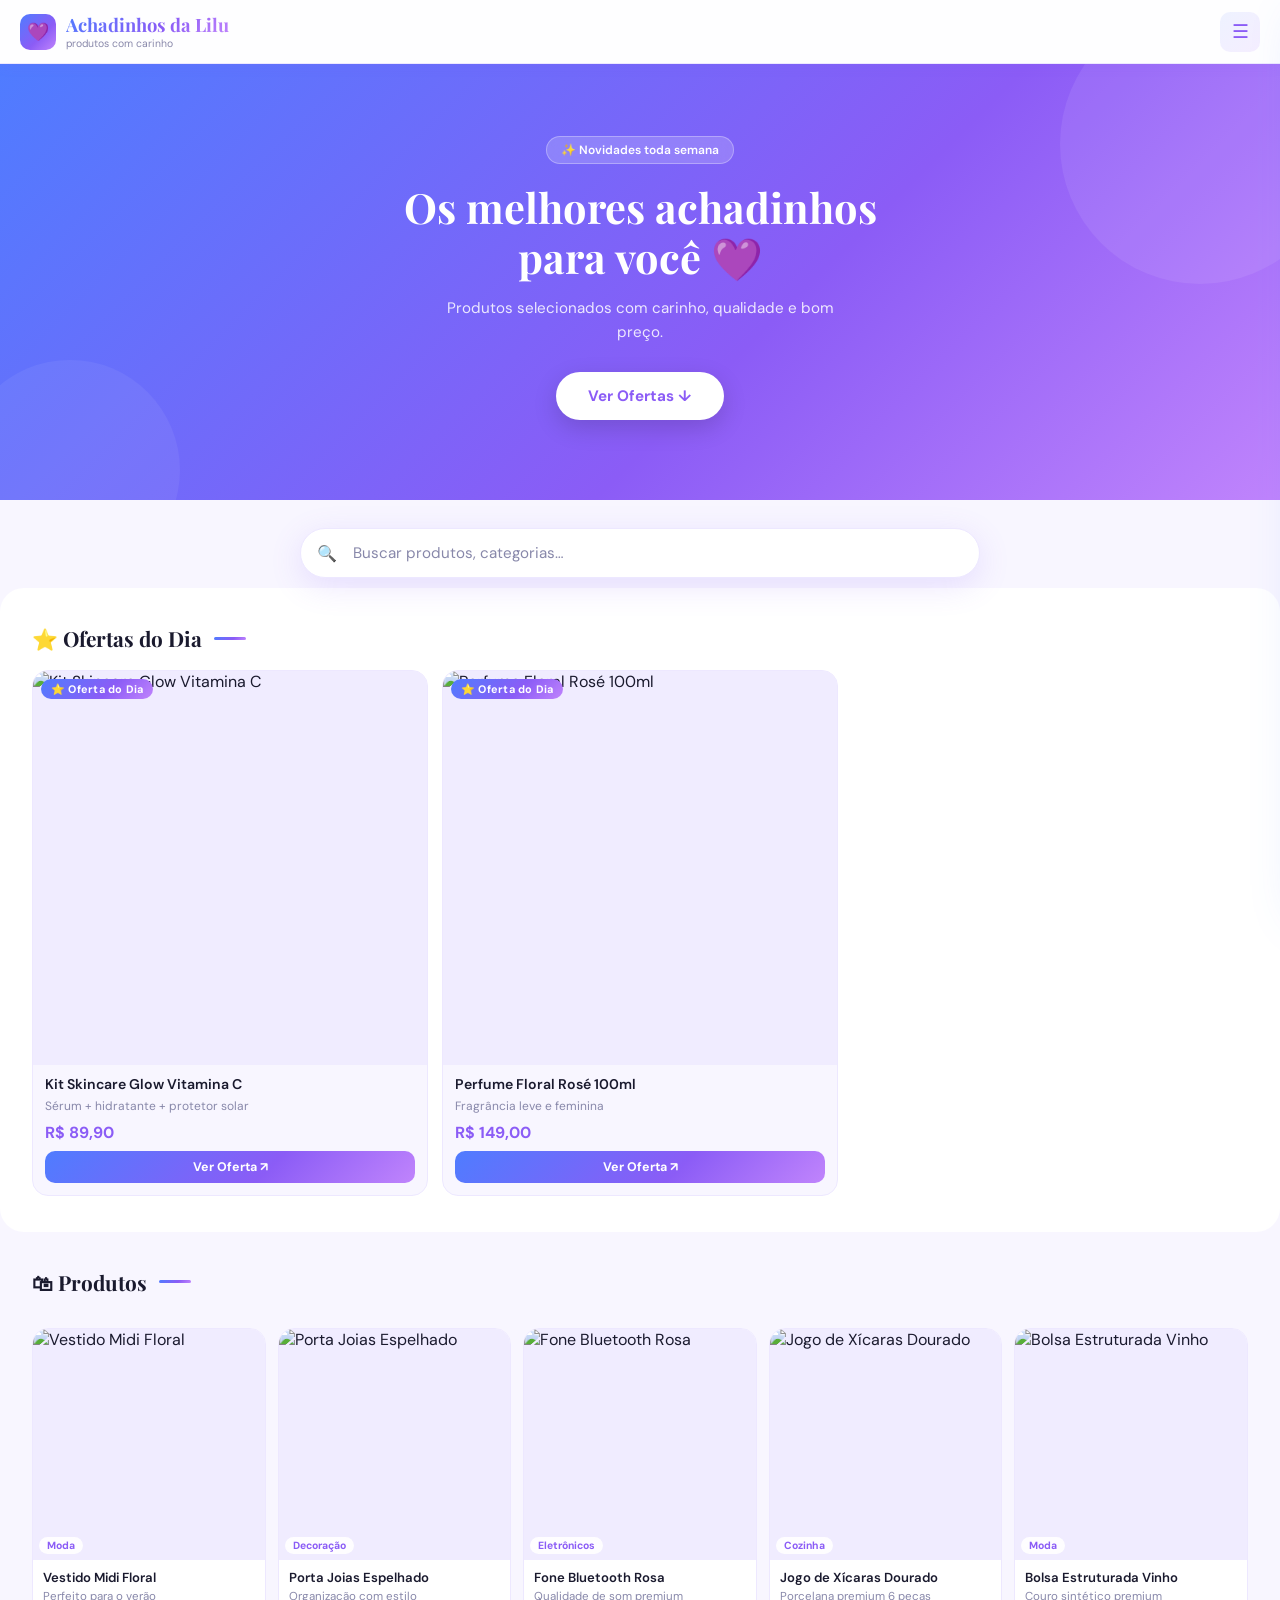
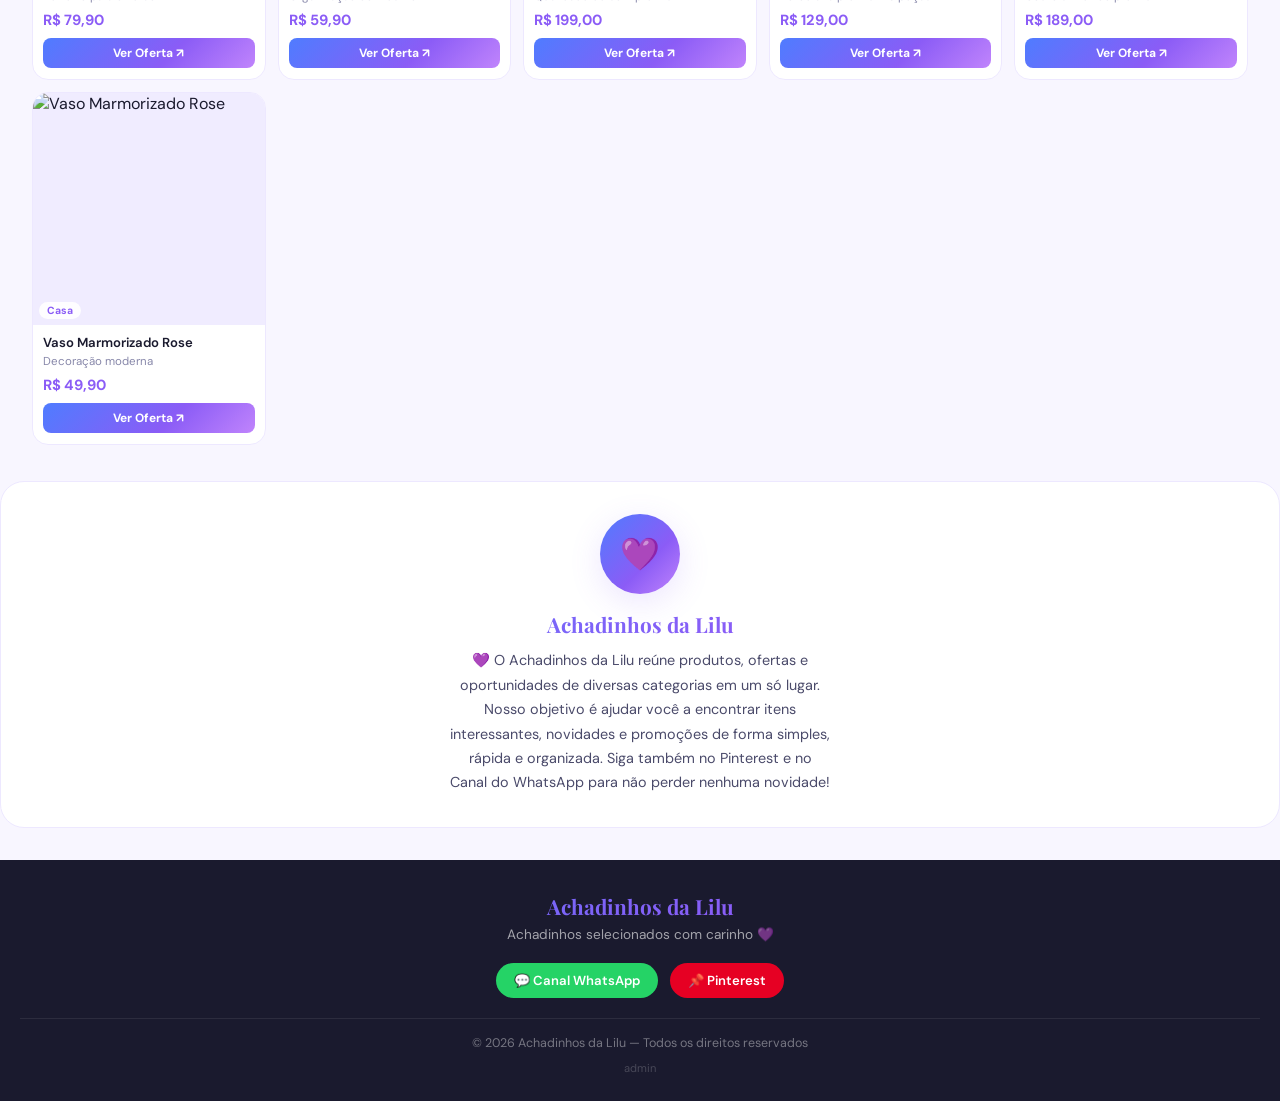
==== index.html @ 02a3b454 "Add files via upload" ====
<!DOCTYPE html>
<html lang="pt-BR">
<head>
  <meta charset="UTF-8">
  <meta name="viewport" content="width=device-width, initial-scale=1.0">
  <title>Achadinhos da Lilu — Produtos Selecionados com Carinho 💜</title>

  <!-- SEO Meta -->
  <meta name="description" content="Achadinhos da Lilu — produtos selecionados com carinho, qualidade e bom preço. Beleza, moda, casa, eletrônicos e muito mais!">
  <meta name="keywords" content="achadinhos, produtos baratos, ofertas, afiliados, beleza, moda, casa, decoração">
  <meta name="author" content="Achadinhos da Lilu">
  <meta name="robots" content="index, follow">

  <!-- Open Graph / Pinterest -->
  <meta property="og:type" content="website">
  <meta property="og:title" content="Achadinhos da Lilu 💜">
  <meta property="og:description" content="Os melhores achadinhos para você! Produtos selecionados com carinho, qualidade e bom preço.">
  <meta property="og:image" content="https://images.unsplash.com/photo-1556228453-efd6c1ff04f6?w=800&q=80">
  <meta property="og:url" content="">
  <meta property="og:site_name" content="Achadinhos da Lilu">
  <meta name="pinterest-rich-pin" content="true">

  <!-- Twitter Card -->
  <meta name="twitter:card" content="summary_large_image">
  <meta name="twitter:title" content="Achadinhos da Lilu 💜">
  <meta name="twitter:description" content="Produtos selecionados com carinho, qualidade e bom preço.">

  <!-- Favicon -->
  <link rel="icon" href="data:image/svg+xml,<svg xmlns='http://www.w3.org/2000/svg' viewBox='0 0 100 100'><text y='.9em' font-size='90'>💜</text></svg>">

  <!-- Fonts & CSS -->
  <link rel="preconnect" href="https://fonts.googleapis.com">
  <link rel="preconnect" href="https://fonts.gstatic.com" crossorigin>
  <link rel="stylesheet" href="style.css">
</head>
<body>

  <!-- ── HEADER ─────────────────────────────────────────── -->
  <header id="header">
    <div class="logo">
      <div class="logo-icon">💜</div>
      <div>
        <span class="logo-text">Achadinhos da Lilu</span>
        <span class="logo-sub">produtos com carinho</span>
      </div>
    </div>
    <button class="menu-btn" id="menu-btn" aria-label="Abrir menu">☰</button>
  </header>

  <!-- ── OVERLAY ────────────────────────────────────────── -->
  <div id="overlay"></div>

  <!-- ── SIDE MENU ──────────────────────────────────────── -->
  <nav id="side-menu" role="navigation" aria-label="Menu principal">
    <div class="menu-header">
      <button class="menu-close" id="menu-close" aria-label="Fechar menu">✕</button>
      <div class="menu-logo">
        💜 Achadinhos da Lilu
        <span>produtos com carinho</span>
      </div>
    </div>

    <div class="menu-nav">
      <a href="#" id="nav-inicio"><span class="nav-icon">🏠</span> Início</a>
      <a href="#" id="nav-cats"><span class="nav-icon">🗂</span> Categorias</a>
      <a href="#" id="nav-ofertas"><span class="nav-icon">⭐</span> Ofertas do Dia</a>
      <a href="https://whatsapp.com/channel/0029Vb8CVP9JP217DRAExy35" target="_blank" rel="noopener"><span class="nav-icon">💬</span> Canal WhatsApp</a>
      <a href="https://pin.it/4AqohtkwV" target="_blank" rel="noopener"><span class="nav-icon">📌</span> Pinterest</a>
      <a href="#" id="nav-sobre"><span class="nav-icon">💜</span> Sobre</a>
    </div>

    <div class="menu-cats">
      <div class="menu-cats-title">Filtrar por Categoria</div>
      <div class="cat-chips">
        <span class="cat-chip" data-cat="Beleza">💄 Beleza</span>
        <span class="cat-chip" data-cat="Perfumes">🌸 Perfumes</span>
        <span class="cat-chip" data-cat="Moda">👗 Moda</span>
        <span class="cat-chip" data-cat="Casa">🏡 Casa</span>
        <span class="cat-chip" data-cat="Cozinha">🍳 Cozinha</span>
        <span class="cat-chip" data-cat="Eletrônicos">📱 Eletrônicos</span>
        <span class="cat-chip" data-cat="Decoração">🖼 Decoração</span>
        <span class="cat-chip" data-cat="Utilidades">🧰 Utilidades</span>
        <span class="cat-chip" data-cat="Presentes">🎁 Presentes</span>
        <span class="cat-chip" data-cat="Promoções">🔥 Promoções</span>
      </div>
    </div>

    <div class="menu-footer">
      <div class="menu-social">
        <a class="social-btn social-wa" href="https://whatsapp.com/channel/0029Vb8CVP9JP217DRAExy35" target="_blank" rel="noopener">💬 WhatsApp</a>
        <a class="social-btn social-pt" href="https://pin.it/4AqohtkwV" target="_blank" rel="noopener">📌 Pinterest</a>
      </div>
    </div>
  </nav>

  <!-- ── MAIN ───────────────────────────────────────────── -->
  <main id="main">

    <!-- Hero Banner -->
    <section id="hero">
      <div class="hero-badge">✨ Novidades toda semana</div>
      <h1 class="hero-title">Os melhores achadinhos<br>para você 💜</h1>
      <p class="hero-sub">Produtos selecionados com carinho, qualidade e bom preço.</p>
      <button class="hero-btn" id="hero-btn">Ver Ofertas ↓</button>
    </section>

    <!-- Search -->
    <div id="search-section">
      <div class="search-wrap">
        <span class="search-icon">🔍</span>
        <input type="search" id="search-input" placeholder="Buscar produtos, categorias…" autocomplete="off">
        <button class="search-clear" id="search-clear" aria-label="Limpar busca">✕</button>
      </div>
    </div>

    <!-- Offers of the Day -->
    <section class="section" id="offers-section">
      <div class="section-header">
        <h2 class="section-title">⭐ Ofertas do Dia</h2>
      </div>
      <div class="offers-grid" id="offers-grid"></div>
    </section>

    <!-- All Products -->
    <section class="section" id="products-section">
      <div class="section-header">
        <h2 class="section-title">🛍 Produtos</h2>
      </div>
      <div id="filter-bar" class="active-filter-bar"></div>
      <div class="products-grid" id="products-grid"></div>
    </section>

    <!-- About -->
    <section class="section" id="about-section">
      <div class="about-avatar">💜</div>
      <h2 class="about-title">Achadinhos da Lilu</h2>
      <p class="about-text">
        💜 O Achadinhos da Lilu reúne produtos, ofertas e oportunidades de diversas categorias em um só lugar. 
        Nosso objetivo é ajudar você a encontrar itens interessantes, novidades e promoções de forma simples, 
        rápida e organizada. Siga também no Pinterest e no Canal do WhatsApp para não perder nenhuma novidade!
      </p>
    </section>

  </main>

  <!-- ── FOOTER ──────────────────────────────────────────── -->
  <footer>
    <div class="footer-logo">Achadinhos da Lilu</div>
    <p class="footer-tagline">Achadinhos selecionados com carinho 💜</p>
    <div class="footer-links">
      <a class="footer-link footer-link-wa" href="https://whatsapp.com/channel/0029Vb8CVP9JP217DRAExy35" target="_blank" rel="noopener">
        💬 Canal WhatsApp
      </a>
      <a class="footer-link footer-link-pt" href="https://pin.it/4AqohtkwV" target="_blank" rel="noopener">
        📌 Pinterest
      </a>
    </div>
    <p class="footer-copy">© 2026 Achadinhos da Lilu — Todos os direitos reservados</p>
    <a href="admin.html" class="admin-tiny">admin</a>
  </footer>

  <!-- Toast -->
  <div id="toast"></div>

  <script src="script.js"></script>
</body>
</html>
---- style.css ----
/* ============================================================
   ACHADINHOS DA LILU — style.css
   Premium Affiliate Catalog
   ============================================================ */

@import url('https://fonts.googleapis.com/css2?family=Playfair+Display:ital,wght@0,400;0,600;0,700;1,400&family=DM+Sans:wght@300;400;500;600&display=swap');

/* ── CSS Variables ───────────────────────────────────────── */
:root {
  --blue:    #4F7CFF;
  --purple:  #8B5CF6;
  --lilac:   #C084FC;
  --white:   #FFFFFF;
  --soft-bg: #F8F6FF;
  --card-bg: #FFFFFF;
  --text-dark:  #1a1a2e;
  --text-mid:   #4a4a6a;
  --text-light: #8888aa;
  --border:     #ede8ff;
  --shadow-sm:  0 2px 12px rgba(139,92,246,.10);
  --shadow-md:  0 8px 32px rgba(139,92,246,.16);
  --shadow-lg:  0 16px 48px rgba(79,124,255,.18);
  --radius-sm:  10px;
  --radius-md:  16px;
  --radius-lg:  24px;
  --grad-main:  linear-gradient(135deg, var(--blue) 0%, var(--purple) 60%, var(--lilac) 100%);
  --grad-soft:  linear-gradient(135deg, #eef2ff 0%, #f5eeff 100%);
  --header-h:   64px;
  --transition: .25s cubic-bezier(.4,0,.2,1);
}

/* ── Reset & Base ────────────────────────────────────────── */
*, *::before, *::after { box-sizing: border-box; margin: 0; padding: 0; }
html { scroll-behavior: smooth; }
body {
  font-family: 'DM Sans', sans-serif;
  background: var(--soft-bg);
  color: var(--text-dark);
  min-height: 100vh;
  -webkit-font-smoothing: antialiased;
}
img { display: block; max-width: 100%; }
a { text-decoration: none; color: inherit; }
button { cursor: pointer; font-family: inherit; border: none; }

/* ── Scrollbar ───────────────────────────────────────────── */
::-webkit-scrollbar { width: 6px; }
::-webkit-scrollbar-track { background: var(--soft-bg); }
::-webkit-scrollbar-thumb { background: var(--lilac); border-radius: 99px; }

/* ── HEADER ─────────────────────────────────────────────── */
#header {
  position: fixed; top: 0; left: 0; right: 0; z-index: 1000;
  height: var(--header-h);
  background: rgba(255,255,255,.85);
  backdrop-filter: blur(18px);
  border-bottom: 1px solid var(--border);
  display: flex; align-items: center; justify-content: space-between;
  padding: 0 20px;
  box-shadow: var(--shadow-sm);
  transition: background var(--transition);
}
.logo {
  display: flex; align-items: center; gap: 10px;
}
.logo-icon {
  width: 36px; height: 36px;
  background: var(--grad-main);
  border-radius: 10px;
  display: flex; align-items: center; justify-content: center;
  font-size: 18px;
}
.logo-text {
  font-family: 'Playfair Display', serif;
  font-size: 1.15rem;
  font-weight: 700;
  background: var(--grad-main);
  -webkit-background-clip: text;
  -webkit-text-fill-color: transparent;
  background-clip: text;
  line-height: 1.2;
}
.logo-sub {
  font-size: .65rem;
  color: var(--text-light);
  font-weight: 400;
  display: block;
  -webkit-text-fill-color: var(--text-light);
}
.menu-btn {
  width: 40px; height: 40px;
  background: var(--grad-soft);
  border-radius: var(--radius-sm);
  display: flex; align-items: center; justify-content: center;
  font-size: 1.2rem;
  color: var(--purple);
  transition: transform var(--transition), box-shadow var(--transition);
}
.menu-btn:hover { transform: scale(1.08); box-shadow: var(--shadow-sm); }

/* ── SIDE MENU OVERLAY ───────────────────────────────────── */
#overlay {
  position: fixed; inset: 0; z-index: 1100;
  background: rgba(26,26,46,.45);
  backdrop-filter: blur(4px);
  opacity: 0; pointer-events: none;
  transition: opacity var(--transition);
}
#overlay.open { opacity: 1; pointer-events: all; }

#side-menu {
  position: fixed; top: 0; right: -320px; bottom: 0; z-index: 1200;
  width: 300px;
  background: #fff;
  box-shadow: var(--shadow-lg);
  transition: right .35s cubic-bezier(.4,0,.2,1);
  display: flex; flex-direction: column;
  padding: 0;
  overflow: hidden;
}
#side-menu.open { right: 0; }

.menu-header {
  background: var(--grad-main);
  padding: 28px 24px 20px;
  position: relative;
}
.menu-close {
  position: absolute; top: 16px; right: 16px;
  width: 32px; height: 32px;
  background: rgba(255,255,255,.25);
  border-radius: 8px;
  display: flex; align-items: center; justify-content: center;
  color: #fff; font-size: 1rem;
  transition: background var(--transition);
}
.menu-close:hover { background: rgba(255,255,255,.4); }
.menu-logo {
  font-family: 'Playfair Display', serif;
  color: #fff; font-size: 1.2rem; font-weight: 700;
}
.menu-logo span { display: block; font-size: .75rem; opacity: .8; font-family: 'DM Sans', sans-serif; font-weight: 300; margin-top: 2px; }

.menu-nav { flex: 1; overflow-y: auto; padding: 12px 0; }
.menu-nav a {
  display: flex; align-items: center; gap: 14px;
  padding: 14px 24px;
  font-size: .95rem; font-weight: 500;
  color: var(--text-dark);
  transition: background var(--transition), color var(--transition);
  position: relative;
}
.menu-nav a::before {
  content: '';
  position: absolute; left: 0; top: 50%; transform: translateY(-50%);
  width: 3px; height: 0; background: var(--grad-main);
  border-radius: 0 4px 4px 0;
  transition: height var(--transition);
}
.menu-nav a:hover::before { height: 60%; }
.menu-nav a:hover { background: var(--grad-soft); color: var(--purple); }
.menu-nav a .nav-icon { font-size: 1.1rem; width: 20px; text-align: center; }

.menu-cats { padding: 0 24px 8px; }
.menu-cats-title { font-size: .7rem; text-transform: uppercase; letter-spacing: .12em; color: var(--text-light); font-weight: 600; padding: 12px 0 8px; }
.cat-chips { display: flex; flex-wrap: wrap; gap: 6px; }
.cat-chip {
  padding: 5px 12px;
  background: var(--grad-soft);
  border-radius: 99px;
  font-size: .78rem; font-weight: 500; color: var(--purple);
  cursor: pointer;
  transition: background var(--transition), transform var(--transition);
  border: 1px solid transparent;
}
.cat-chip:hover, .cat-chip.active {
  background: var(--grad-main); color: #fff;
  transform: translateY(-1px);
}
.menu-footer { padding: 16px 24px; border-top: 1px solid var(--border); }
.menu-social { display: flex; gap: 10px; }
.social-btn {
  flex: 1; display: flex; align-items: center; justify-content: center; gap: 6px;
  padding: 10px;
  border-radius: var(--radius-sm);
  font-size: .8rem; font-weight: 600;
  transition: opacity var(--transition), transform var(--transition);
}
.social-btn:hover { opacity: .85; transform: translateY(-2px); }
.social-wa { background: #25d366; color: #fff; }
.social-pt { background: #e60023; color: #fff; }

/* ── MAIN CONTENT ────────────────────────────────────────── */
#main { margin-top: var(--header-h); }

/* ── HERO BANNER ─────────────────────────────────────────── */
#hero {
  background: var(--grad-main);
  padding: 52px 24px 60px;
  text-align: center;
  position: relative;
  overflow: hidden;
}
#hero::before {
  content: '';
  position: absolute; top: -60px; right: -60px;
  width: 280px; height: 280px;
  background: rgba(255,255,255,.08);
  border-radius: 50%;
}
#hero::after {
  content: '';
  position: absolute; bottom: -80px; left: -40px;
  width: 220px; height: 220px;
  background: rgba(255,255,255,.06);
  border-radius: 50%;
}
.hero-badge {
  display: inline-flex; align-items: center; gap: 6px;
  background: rgba(255,255,255,.18);
  border: 1px solid rgba(255,255,255,.3);
  border-radius: 99px;
  padding: 5px 14px;
  font-size: .75rem; font-weight: 600; color: #fff;
  margin-bottom: 18px;
  backdrop-filter: blur(8px);
}
.hero-title {
  font-family: 'Playfair Display', serif;
  font-size: clamp(1.7rem, 6vw, 2.6rem);
  font-weight: 700; color: #fff;
  line-height: 1.2; margin-bottom: 14px;
}
.hero-sub {
  font-size: .95rem; color: rgba(255,255,255,.85);
  max-width: 400px; margin: 0 auto 28px;
  line-height: 1.6;
}
.hero-btn {
  display: inline-flex; align-items: center; gap: 8px;
  background: #fff;
  color: var(--purple);
  font-weight: 700; font-size: .95rem;
  padding: 14px 32px;
  border-radius: 99px;
  box-shadow: 0 8px 24px rgba(0,0,0,.15);
  transition: transform var(--transition), box-shadow var(--transition);
}
.hero-btn:hover { transform: translateY(-3px); box-shadow: 0 14px 36px rgba(0,0,0,.2); }

/* ── SEARCH BAR ──────────────────────────────────────────── */
#search-section {
  padding: 24px 16px 8px;
  max-width: 680px;
  margin: 0 auto;
}
.search-wrap {
  position: relative;
  background: #fff;
  border-radius: 99px;
  box-shadow: var(--shadow-md);
  display: flex; align-items: center;
  border: 1.5px solid var(--border);
  transition: border-color var(--transition), box-shadow var(--transition);
}
.search-wrap:focus-within {
  border-color: var(--purple);
  box-shadow: 0 0 0 4px rgba(139,92,246,.12), var(--shadow-md);
}
.search-icon {
  padding: 0 16px;
  color: var(--text-light);
  font-size: 1rem;
  pointer-events: none;
}
#search-input {
  flex: 1; border: none; background: transparent;
  font-family: 'DM Sans', sans-serif;
  font-size: .95rem; color: var(--text-dark);
  padding: 14px 0;
  outline: none;
}
#search-input::placeholder { color: var(--text-light); }
.search-clear {
  padding: 0 16px;
  color: var(--text-light);
  font-size: .85rem;
  background: none;
  display: none;
  transition: color var(--transition);
}
.search-clear.visible { display: flex; }
.search-clear:hover { color: var(--purple); }

/* ── SECTION LAYOUT ──────────────────────────────────────── */
.section { padding: 28px 16px; }
.section-header {
  display: flex; align-items: center; justify-content: space-between;
  margin-bottom: 18px;
}
.section-title {
  font-family: 'Playfair Display', serif;
  font-size: 1.3rem; font-weight: 700;
  color: var(--text-dark);
  display: flex; align-items: center; gap: 8px;
}
.section-title::after {
  content: '';
  display: block; width: 32px; height: 3px;
  background: var(--grad-main);
  border-radius: 99px;
  margin-left: 4px;
}
.section-link {
  font-size: .82rem; font-weight: 600; color: var(--purple);
  background: var(--grad-soft);
  padding: 5px 12px; border-radius: 99px;
  transition: background var(--transition);
}
.section-link:hover { background: rgba(139,92,246,.15); }

/* ── OFFERS OF THE DAY ───────────────────────────────────── */
#offers-section { background: #fff; border-radius: var(--radius-lg); margin: 8px 8px 0; }
.offers-grid {
  display: grid;
  grid-template-columns: repeat(2, 1fr);
  gap: 14px;
}
.offer-card {
  background: var(--soft-bg);
  border-radius: var(--radius-md);
  overflow: hidden;
  border: 1.5px solid var(--border);
  position: relative;
  cursor: pointer;
  transition: transform var(--transition), box-shadow var(--transition);
}
.offer-card:hover { transform: translateY(-4px); box-shadow: var(--shadow-md); }
.offer-badge {
  position: absolute; top: 8px; left: 8px; z-index: 2;
  background: var(--grad-main);
  color: #fff; font-size: .68rem; font-weight: 700;
  padding: 3px 10px; border-radius: 99px;
  letter-spacing: .02em;
}
.offer-img-wrap { aspect-ratio: 1/1; overflow: hidden; background: #f0ecff; }
.offer-img-wrap img, .offer-img-wrap video {
  width: 100%; height: 100%; object-fit: cover;
  transition: transform .4s ease;
}
.offer-card:hover .offer-img-wrap img,
.offer-card:hover .offer-img-wrap video { transform: scale(1.06); }
.offer-info { padding: 10px 12px 12px; }
.offer-name { font-size: .88rem; font-weight: 600; color: var(--text-dark); margin-bottom: 4px; line-height: 1.3; display: -webkit-box; -webkit-line-clamp: 2; -webkit-box-orient: vertical; overflow: hidden; }
.offer-desc { font-size: .75rem; color: var(--text-light); margin-bottom: 8px; display: -webkit-box; -webkit-line-clamp: 1; -webkit-box-orient: vertical; overflow: hidden; }
.offer-price { font-size: 1rem; font-weight: 700; color: var(--purple); margin-bottom: 8px; }
.offer-btn {
  width: 100%;
  background: var(--grad-main);
  color: #fff; font-size: .78rem; font-weight: 700;
  padding: 8px;
  border-radius: var(--radius-sm);
  transition: opacity var(--transition), transform var(--transition);
}
.offer-btn:hover { opacity: .88; transform: translateY(-1px); }

/* ── PRODUCTS GRID ───────────────────────────────────────── */
#products-section { background: var(--soft-bg); }
.active-filter-bar {
  display: flex; align-items: center; gap: 8px;
  margin-bottom: 14px;
  flex-wrap: wrap;
}
.filter-tag {
  display: inline-flex; align-items: center; gap: 6px;
  background: var(--grad-main); color: #fff;
  font-size: .78rem; font-weight: 600;
  padding: 5px 12px; border-radius: 99px;
}
.filter-tag button { background: none; color: rgba(255,255,255,.8); font-size: .85rem; line-height: 1; }
.filter-tag button:hover { color: #fff; }

.products-grid {
  display: grid;
  grid-template-columns: repeat(2, 1fr);
  gap: 12px;
}
.product-card {
  background: var(--card-bg);
  border-radius: var(--radius-md);
  overflow: hidden;
  border: 1px solid var(--border);
  cursor: pointer;
  transition: transform var(--transition), box-shadow var(--transition), border-color var(--transition);
  display: flex; flex-direction: column;
}
.product-card:hover { transform: translateY(-3px); box-shadow: var(--shadow-md); border-color: rgba(139,92,246,.3); }
.product-img-wrap { aspect-ratio: 1/1; overflow: hidden; background: #f0ecff; position: relative; }
.product-img-wrap img, .product-img-wrap video { width: 100%; height: 100%; object-fit: cover; transition: transform .4s ease; }
.product-card:hover .product-img-wrap img,
.product-card:hover .product-img-wrap video { transform: scale(1.06); }
.product-cat-badge {
  position: absolute; bottom: 6px; left: 6px;
  background: rgba(255,255,255,.9);
  color: var(--purple); font-size: .65rem; font-weight: 700;
  padding: 2px 8px; border-radius: 99px;
  backdrop-filter: blur(4px);
}
.product-info { padding: 9px 10px 11px; flex: 1; display: flex; flex-direction: column; }
.product-name { font-size: .82rem; font-weight: 600; color: var(--text-dark); margin-bottom: 3px; line-height: 1.3; display: -webkit-box; -webkit-line-clamp: 2; -webkit-box-orient: vertical; overflow: hidden; }
.product-desc-mini { font-size: .72rem; color: var(--text-light); margin-bottom: 6px; flex: 1; display: -webkit-box; -webkit-line-clamp: 1; -webkit-box-orient: vertical; overflow: hidden; }
.product-price { font-size: .92rem; font-weight: 700; color: var(--purple); margin-bottom: 8px; }
.product-btn {
  width: 100%;
  background: var(--grad-main);
  color: #fff; font-size: .75rem; font-weight: 700;
  padding: 7px;
  border-radius: 8px;
  transition: opacity var(--transition);
}
.product-btn:hover { opacity: .88; }

/* ── EMPTY STATE ─────────────────────────────────────────── */
.empty-state {
  text-align: center; padding: 48px 24px; color: var(--text-light);
  grid-column: 1 / -1;
}
.empty-state .emoji { font-size: 3rem; margin-bottom: 14px; }
.empty-state p { font-size: .95rem; line-height: 1.6; }

/* ── ABOUT SECTION ───────────────────────────────────────── */
#about-section {
  background: #fff;
  margin: 0 8px;
  border-radius: var(--radius-lg);
  padding: 32px 24px;
  text-align: center;
  border: 1px solid var(--border);
}
.about-avatar {
  width: 80px; height: 80px;
  border-radius: 50%;
  background: var(--grad-main);
  display: flex; align-items: center; justify-content: center;
  font-size: 2rem;
  margin: 0 auto 16px;
  box-shadow: var(--shadow-md);
}
.about-title {
  font-family: 'Playfair Display', serif;
  font-size: 1.3rem; font-weight: 700; margin-bottom: 10px;
  background: var(--grad-main);
  -webkit-background-clip: text; -webkit-text-fill-color: transparent; background-clip: text;
}
.about-text { font-size: .9rem; color: var(--text-mid); line-height: 1.7; max-width: 380px; margin: 0 auto; }

/* ── FOOTER ──────────────────────────────────────────────── */
footer {
  background: var(--text-dark);
  color: #fff;
  padding: 32px 20px 24px;
  text-align: center;
  margin-top: 32px;
}
.footer-logo {
  font-family: 'Playfair Display', serif;
  font-size: 1.3rem; font-weight: 700;
  background: var(--grad-main);
  -webkit-background-clip: text; -webkit-text-fill-color: transparent; background-clip: text;
  margin-bottom: 6px;
}
.footer-tagline { font-size: .85rem; color: rgba(255,255,255,.6); margin-bottom: 20px; }
.footer-links { display: flex; justify-content: center; gap: 12px; margin-bottom: 20px; flex-wrap: wrap; }
.footer-link {
  display: inline-flex; align-items: center; gap: 6px;
  padding: 9px 18px;
  border-radius: 99px;
  font-size: .82rem; font-weight: 600;
  transition: opacity var(--transition), transform var(--transition);
}
.footer-link:hover { opacity: .85; transform: translateY(-2px); }
.footer-link-wa { background: #25d366; color: #fff; }
.footer-link-pt { background: #e60023; color: #fff; }
.footer-copy { font-size: .78rem; color: rgba(255,255,255,.4); border-top: 1px solid rgba(255,255,255,.08); padding-top: 16px; }

/* ── TOAST ───────────────────────────────────────────────── */
#toast {
  position: fixed; bottom: 24px; left: 50%; transform: translateX(-50%) translateY(20px);
  background: var(--text-dark); color: #fff;
  font-size: .85rem; font-weight: 500;
  padding: 10px 22px; border-radius: 99px;
  box-shadow: var(--shadow-lg);
  opacity: 0; pointer-events: none;
  transition: opacity .3s, transform .3s;
  z-index: 9999; white-space: nowrap;
}
#toast.show { opacity: 1; transform: translateX(-50%) translateY(0); }

/* ── RESPONSIVE ──────────────────────────────────────────── */
@media (min-width: 480px) {
  .offers-grid  { grid-template-columns: repeat(2, 1fr); }
  .products-grid { grid-template-columns: repeat(2, 1fr); }
}
@media (min-width: 640px) {
  .offers-grid  { grid-template-columns: repeat(3, 1fr); }
  .products-grid { grid-template-columns: repeat(3, 1fr); }
}
@media (min-width: 900px) {
  .section { padding: 36px 32px; }
  #offers-section, #about-section { margin: 0 16px; }
  .products-grid { grid-template-columns: repeat(4, 1fr); }
  .offers-grid  { grid-template-columns: repeat(3, 1fr); }
  #hero { padding: 72px 32px 80px; }
}
@media (min-width: 1200px) {
  .products-grid { grid-template-columns: repeat(5, 1fr); }
  #search-section { padding: 28px 0 10px; }
  .section { max-width: 1280px; margin: 0 auto; }
  #offers-section, #about-section { max-width: 1280px; margin: 0 auto; }
}

/* ── ADMIN LINK (tiny) ───────────────────────────────────── */
.admin-tiny {
  display: block; text-align: center;
  font-size: .7rem; color: rgba(255,255,255,.2);
  margin-top: 10px; padding-bottom: 2px;
}
.admin-tiny:hover { color: rgba(255,255,255,.5); }

/* ── Animations ──────────────────────────────────────────── */
@keyframes fadeInUp {
  from { opacity: 0; transform: translateY(16px); }
  to   { opacity: 1; transform: translateY(0); }
}
.product-card, .offer-card {
  animation: fadeInUp .35s ease both;
}
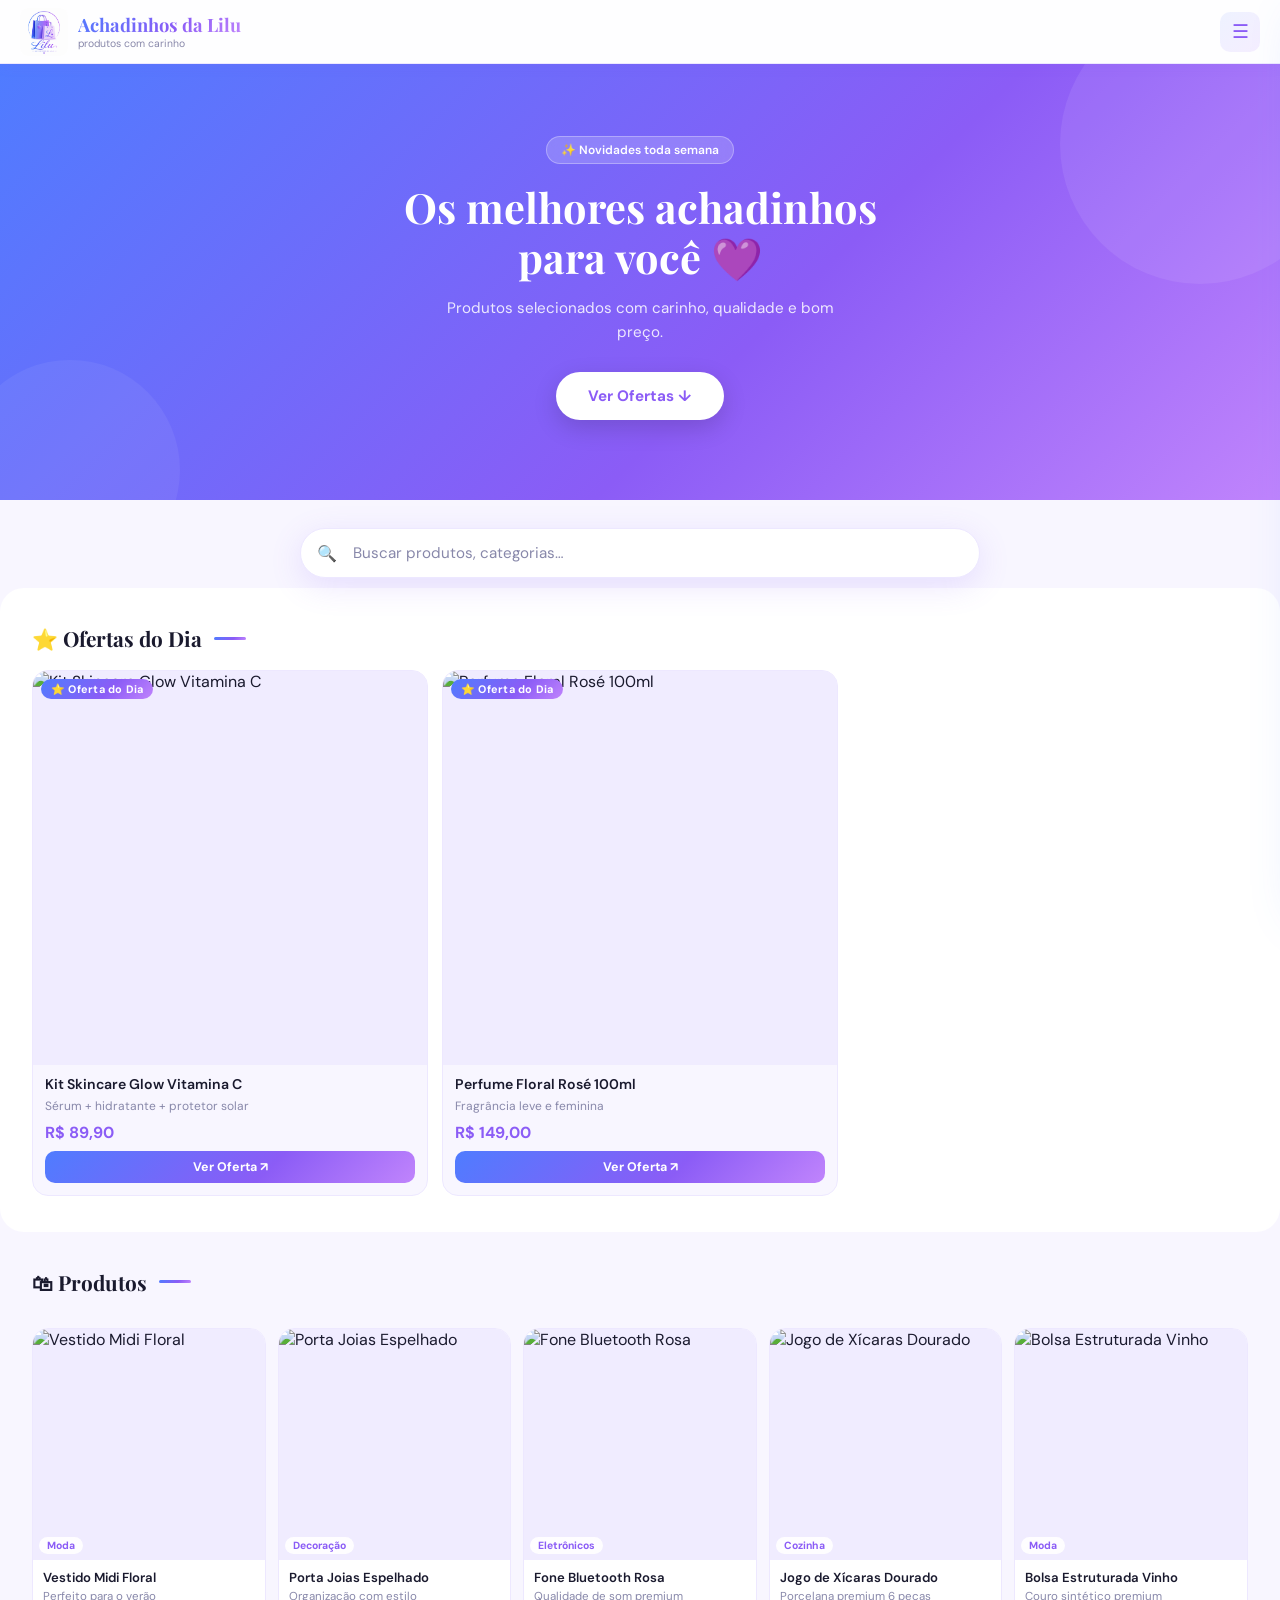
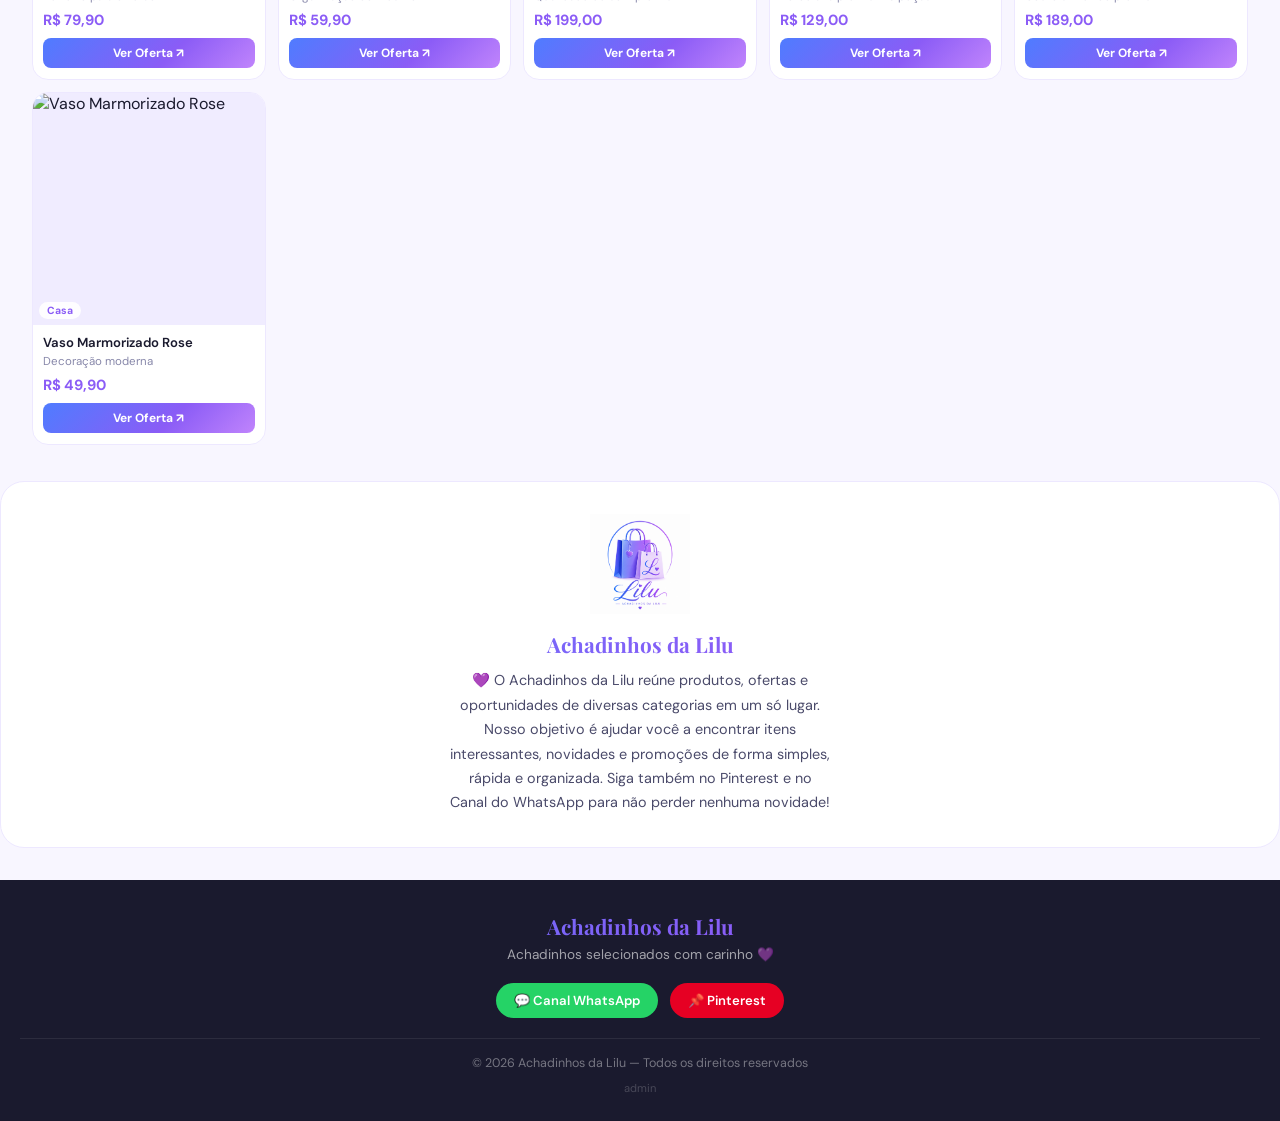
==== commit 09a66088: "Add files via upload" ====
--- a/index.html
+++ b/index.html
@@ -38,7 +38,7 @@
   <!-- ── HEADER ─────────────────────────────────────────── -->
   <header id="header">
     <div class="logo">
-      <div class="logo-icon">💜</div>
+      <img src="logo.png" alt="Achadinhos da Lilu" style="height:48px;width:48px;object-fit:contain;border-radius:8px;">
       <div>
         <span class="logo-text">Achadinhos da Lilu</span>
         <span class="logo-sub">produtos com carinho</span>
@@ -132,7 +132,7 @@
 
     <!-- About -->
     <section class="section" id="about-section">
-      <div class="about-avatar">💜</div>
+      <img src="logo.png" alt="Achadinhos da Lilu" style="width:100px;height:100px;object-fit:contain;margin:0 auto 16px;display:block;">
       <h2 class="about-title">Achadinhos da Lilu</h2>
       <p class="about-text">
         💜 O Achadinhos da Lilu reúne produtos, ofertas e oportunidades de diversas categorias em um só lugar. 
